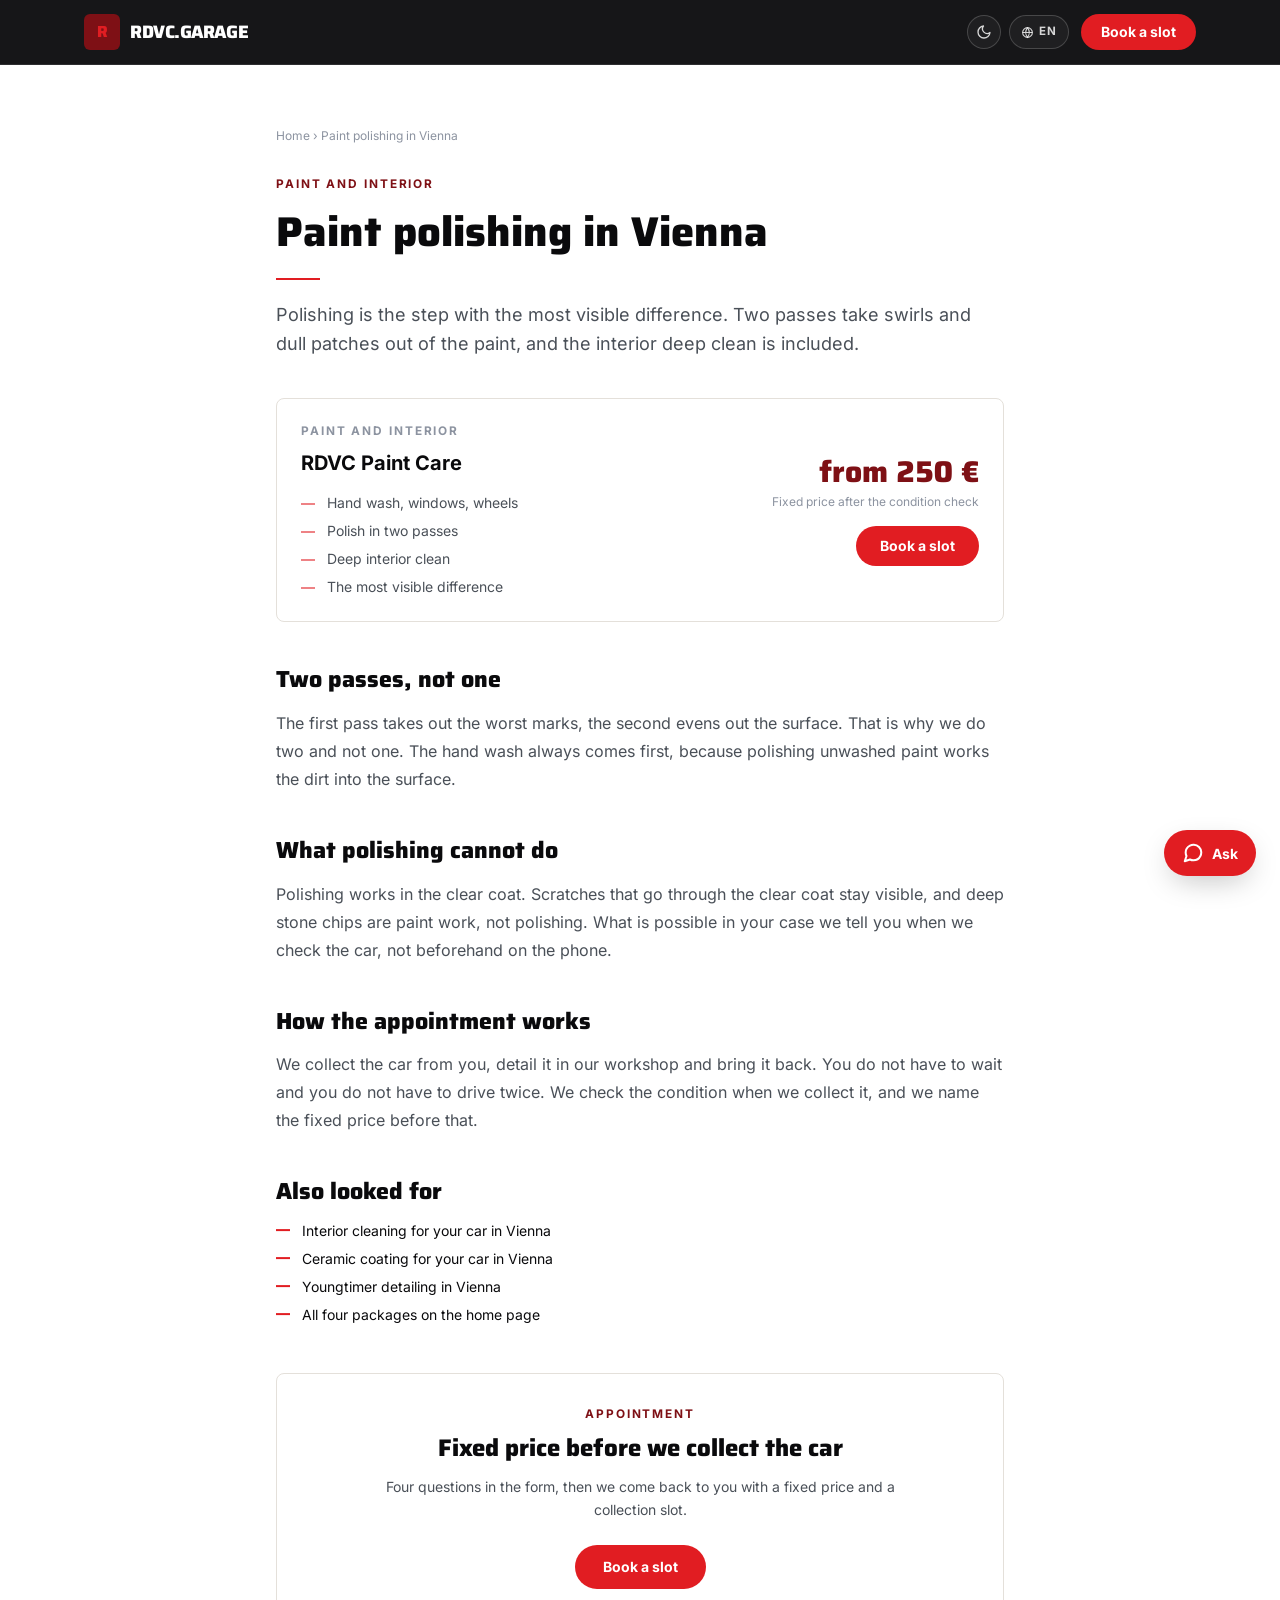
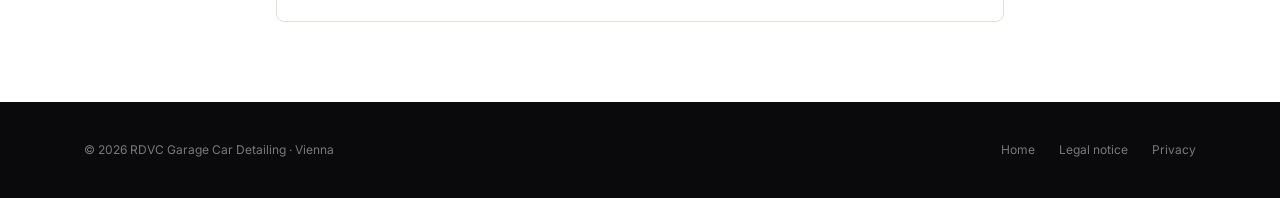
==== autopolitur-wien.html @ a932d1b4 "Vier Leistungsseiten fuer die Suche Die Startseite kann nur auf "Autoaufbereitung Wien" ranken. Inne" ====
<!DOCTYPE html>
<html lang="de">
<head>
  <meta charset="UTF-8">
  <meta name="viewport" content="width=device-width, initial-scale=1.0">
  <!-- Erzeugt von scripts/baue-leistungsseiten.py — nicht von Hand aendern.
       Inhalt aendern heisst: SEITEN im Skript aendern und neu laufen lassen. -->
  <title>Autopolitur Wien — Lackaufbereitung in zwei Durchgängen | RDVC Garage</title>
  <meta name="description" content="Autopolitur in Wien: Politur in zwei Durchgängen gegen Swirls und matte Stellen, Innenreinigung inklusive. Wir holen das Fahrzeug ab und bringen es zurück. Ab 250 €.">
  <meta name="robots" content="index, follow, max-image-preview:large, max-snippet:-1">
  <meta name="theme-color" content="#0A0A0C">
  <link rel="canonical" href="https://rdvcgarage.at/autopolitur-wien.html">
  <meta property="og:type" content="website">
  <meta property="og:url" content="https://rdvcgarage.at/autopolitur-wien.html">
  <meta property="og:site_name" content="RDVC Garage">
  <meta property="og:locale" content="de_AT">
  <meta property="og:title" content="Autopolitur Wien — Lackaufbereitung in zwei Durchgängen | RDVC Garage">
  <meta property="og:description" content="Autopolitur in Wien: Politur in zwei Durchgängen gegen Swirls und matte Stellen, Innenreinigung inklusive. Wir holen das Fahrzeug ab und bringen es zurück. Ab 250 €.">
  <meta property="og:image" content="https://rdvcgarage.at/bilder/band-poster.jpg">
  <meta property="og:image:type" content="image/jpeg">
  <meta property="og:image:width" content="1512">
  <meta property="og:image:height" content="648">
  <meta property="og:image:alt" content="Aufbereitetes Fahrzeug bei Nacht vor der Halle von RDVC Garage in Wien">
  <meta name="twitter:card" content="summary_large_image">
  <link rel="icon" type="image/svg+xml" href="favicon.svg">
  <link rel="stylesheet" href="fonts.css">
  <script src="tailwind.js"></script>
  <link rel="stylesheet" href="site.css">
  <script src="kontakt.js"></script>
  <script src="site.js"></script>
  <script>
    tailwind.config = { theme: { extend: {
      colors: { paper:'#FFFFFF', carbon:'#0A0A0C', ink:'#0A0A0C', linen:'#F5F3F1',
                blood:'#7E1015', red:'#E11D22', steel:'#8C93A0', slate:'#4A5058', line:'#E4E0DA' },
      fontFamily: { head:['Saira','ui-sans-serif','system-ui','sans-serif'], body:['Inter','ui-sans-serif','system-ui','sans-serif'] }
    } } }
  </script>
  <style>
    /* Die Basis-Styles stehen in index.html im <style>-Block und nicht in
       site.css. Deshalb hier die wenigen, die diese Seite braucht — gleiche
       Werte, damit Hell/Dunkel aus site.css darauf greift. */
    body { font-family:'Inter',ui-sans-serif,system-ui,sans-serif; }
    .kicker { font-size:.74rem; letter-spacing:.16em; text-transform:uppercase; font-weight:700; }
    .rule { height:2px; width:44px; background:#E11D22; }
    .card { background:#fff; border:1px solid #E4E0DA; border-radius:.5rem; }
    .btn-red { background:#E11D22; color:#fff; transition:background .2s ease, transform .2s ease; }
    .btn-red:hover { background:#FF3B41; transform:translateY(-1px); }
    .btn-outline { border:1.5px solid #E4E0DA; }
    .price-num { font-family:'Saira',sans-serif; font-variant-numeric:tabular-nums; }
    .li-mark { flex:none; width:14px; height:2px; margin-top:.6rem; background:#E11D22; }
    .svc h2 { font-family:'Saira',sans-serif; font-weight:800; font-size:1.45rem; margin:2.5rem 0 .75rem; }
    .svc p { line-height:1.75; color:var(--tx-mid); margin-bottom:.75rem; }
    .svc a { color:var(--acc-deep); text-decoration:underline; }
    /* Die Verweis-Liste ohne Unterstreichung: vier rot unterstrichene Zeilen
       untereinander lesen sich wie ein Rohgeruest. Stattdessen der feine
       Strich, der auf der Startseite schon die Leistungspunkte markiert. */
    .svc-quer { list-style:none; padding:0; }
    .svc-quer li { display:flex; gap:.75rem; align-items:baseline; }
    .svc-quer li::before { content:""; flex:none; width:14px; height:2px; background:#E11D22; transform:translateY(-.35em); }
    .svc-quer a { color:var(--tx); text-decoration:none; }
    .svc-quer a:hover { color:var(--acc); text-decoration:underline; }
  </style>

  <script type="application/ld+json">
  {
    "@context": "https://schema.org",
    "@graph": [
      {
        "@type": "Service",
        "@id": "https://rdvcgarage.at/autopolitur-wien.html#leistung",
        "name": "Autopolitur in Wien",
        "serviceType": "Autopolitur",
        "description": "Autopolitur in Wien: Politur in zwei Durchgängen gegen Swirls und matte Stellen, Innenreinigung inklusive. Wir holen das Fahrzeug ab und bringen es zurück. Ab 250 €.",
        "provider": { "@id": "https://rdvcgarage.at/#betrieb" },
        "areaServed": { "@type": "City", "name": "Wien", "sameAs": "https://www.wikidata.org/wiki/Q1741" },
        "url": "https://rdvcgarage.at/autopolitur-wien.html",
        "offers": {
          "@type": "Offer",
          "name": "RDVC Paint Care",
          "url": "https://rdvcgarage.at/autopolitur-wien.html",
          "priceSpecification": {
            "@type": "PriceSpecification",
            "minPrice": 250,
            "priceCurrency": "EUR",
            "valueAddedTaxIncluded": true
          }
        }
      },
      {
        "@type": "BreadcrumbList",
        "itemListElement": [
          { "@type": "ListItem", "position": 1, "name": "Startseite", "item": "https://rdvcgarage.at/" },
          { "@type": "ListItem", "position": 2, "name": "Autopolitur in Wien", "item": "https://rdvcgarage.at/autopolitur-wien.html" }
        ]
      }
    ]
  }
  </script>
</head>
<body class="bg-paper antialiased">

<header class="fixed top-0 inset-x-0 z-50 bg-carbon/95 backdrop-blur border-b border-white/10">
  <div class="max-w-6xl mx-auto px-5 h-16 flex items-center justify-between gap-4">
    <a href="index.html" class="flex items-center gap-2.5" aria-label="RDVC Garage Startseite">
      <span class="grid place-items-center h-9 w-9 rounded-md" style="background:#7E1015;color:#E11D22;font-family:Saira,sans-serif;font-weight:800">R</span>
      <span class="font-head font-extrabold tracking-tight text-lg text-white">RDVC.GARAGE</span>
    </a>
    <div class="flex items-center gap-3">
      <div class="flex items-center gap-2" data-nt>
        <button id="themeBtn" type="button" class="hdr-btn"><svg class="ico-moon" width="16" height="16" viewBox="0 0 24 24" fill="none" stroke="currentColor" stroke-width="2" stroke-linecap="round" stroke-linejoin="round" aria-hidden="true"><path d="M21 12.8A9 9 0 1 1 11.2 3a7 7 0 0 0 9.8 9.8Z"/></svg><svg class="ico-sun" width="16" height="16" viewBox="0 0 24 24" fill="none" stroke="currentColor" stroke-width="2" stroke-linecap="round" stroke-linejoin="round" aria-hidden="true"><circle cx="12" cy="12" r="4"/><path d="M12 2v2M12 20v2M4.9 4.9l1.4 1.4M17.7 17.7l1.4 1.4M2 12h2M20 12h2M4.9 19.1l1.4-1.4M17.7 6.3l1.4-1.4"/></svg></button>
        <button id="langBtn" type="button" class="hdr-btn"><svg width="13" height="13" viewBox="0 0 24 24" fill="none" stroke="currentColor" stroke-width="2" aria-hidden="true"><circle cx="12" cy="12" r="9"/><path d="M3 12h18M12 3a15 15 0 0 1 0 18 15 15 0 0 1 0-18"/></svg><span class="lang-code">DE</span></button>
      </div>
      <a href="index.html#buchen" class="btn-red hidden sm:block rounded-full px-5 py-2 text-sm font-bold">Termin anfragen</a>
    </div>
  </div>
</header>

<main class="pt-28 md:pt-32 pb-20">
  <div class="max-w-3xl mx-auto px-5">

    <nav aria-label="Breadcrumb" class="text-xs text-steel">
      <a href="index.html" class="hover:text-ink">Startseite</a>
      <span aria-hidden="true"> › </span>
      <span>Autopolitur in Wien</span>
    </nav>

    <p class="kicker text-blood mt-8">Lack und Innen</p>
    <h1 class="mt-3 font-head font-extrabold text-3xl md:text-[2.6rem] leading-tight">Autopolitur in Wien</h1>
    <div class="rule mt-5"></div>
    <p class="mt-5 text-lg text-slate leading-relaxed">Politur ist der Schritt mit dem sichtbarsten Unterschied. Zwei Durchgänge holen Swirls und matte Stellen aus dem Lack, die Intensivreinigung innen ist dabei.</p>

    <div class="card p-6 mt-10 flex flex-col sm:flex-row sm:items-center gap-6">
      <div class="flex-1">
        <p class="kicker text-steel">Lack und Innen</p>
        <h2 class="mt-2 text-xl font-extrabold" style="margin:.5rem 0 0">RDVC Paint Care</h2>
        <ul class="mt-4 space-y-2 text-sm text-slate">
          <li class="flex gap-3"><span class="li-mark"></span>Handwäsche, Fenster, Felgen</li>
          <li class="flex gap-3"><span class="li-mark"></span>Politur in zwei Durchgängen</li>
          <li class="flex gap-3"><span class="li-mark"></span>Intensivreinigung innen</li>
          <li class="flex gap-3"><span class="li-mark"></span>Der sichtbarste Unterschied</li>
        </ul>
      </div>
      <div class="sm:text-right shrink-0">
        <p class="price-num text-3xl font-extrabold text-blood">ab 250 €</p>
        <p class="mt-1 text-xs text-steel">Fixpreis nach dem Zustandscheck</p>
        <a href="index.html#buchen" class="btn-red mt-4 inline-block rounded-full px-6 py-2.5 text-sm font-bold">Termin anfragen</a>
      </div>
    </div>

    <div class="svc">
      <h2>Zwei Durchgänge, nicht einer</h2>
      <p>Ein Durchgang nimmt die gröbsten Spuren, der zweite arbeitet die Fläche gleichmäßig aus. Deshalb sind es bei uns zwei und nicht einer. Vorher steht immer die Handwäsche, weil Politur auf ungewaschenem Lack Schmutz in die Fläche einarbeitet.</p>
      <h2>Was Politur nicht kann</h2>
      <p>Politur arbeitet im Klarlack. Kratzer, die durch den Klarlack durchgehen, bleiben sichtbar, und tiefe Steinschläge sind Lackarbeit, keine Politur. Was in Ihrem Fall geht, sagen wir beim Zustandscheck und nicht vorher am Telefon.</p>

      <h2>So läuft der Termin</h2>
      <p>
        Wir holen das Fahrzeug bei Ihnen ab, bereiten es in unserer Halle auf und
        bringen es zurück. Sie müssen nicht warten und nicht zweimal fahren.
        Den Zustandscheck machen wir bei der Abholung, den Fixpreis nennen wir
        davor.
      </p>

      <h2>Auch gesucht</h2>
      <!-- Als Liste und nicht als Satz: bei Links mitten im Satz zerfaellt der
           Text in Bruchstuecke wie ". Den Ueberblick ueber alle vier Pakete
           gibt die", und jedes Bruchstueck braeuchte einen eigenen Eintrag im
           EN-Woerterbuch. pruefe-umschalter.mjs hat genau das gemeldet. In der
           Liste ist jeder Textknoten ein vollstaendiger Linktext. -->
      <ul class="svc-quer mt-3 space-y-2 text-sm">
        <li><a href="innenreinigung-auto-wien.html">Innenreinigung für Ihr Auto in Wien</a></li>
        <li><a href="keramikversiegelung-wien.html">Keramikversiegelung für Ihr Auto in Wien</a></li>
        <li><a href="youngtimer-aufbereitung-wien.html">Youngtimer-Aufbereitung in Wien</a></li>
        <li><a href="index.html#pakete">Alle vier Pakete auf der Startseite</a></li>
      </ul>
    </div>

    <div class="card p-6 md:p-8 mt-12 text-center">
      <p class="kicker text-blood">Termin</p>
      <h2 class="mt-2 font-head font-extrabold text-2xl">Fixpreis vor der Abholung</h2>
      <p class="mt-3 text-sm text-slate max-w-lg mx-auto leading-relaxed">
        Vier Fragen im Formular, danach melden wir uns mit einem Fixpreis und
        einem Abholtermin zurück.
      </p>
      <a href="index.html#buchen" class="btn-red mt-6 inline-block rounded-full px-7 py-3 text-sm font-bold">Termin anfragen</a>
    </div>

  </div>
</main>

<footer class="bg-ink text-white py-10">
  <div class="max-w-6xl mx-auto px-5 flex flex-col md:flex-row items-center justify-between gap-4 text-xs text-white/45">
    <p>© 2026 RDVC Garage Autoaufbereitung · Wien</p>
    <div class="flex gap-6">
      <a href="index.html" class="hover:text-white">Startseite</a>
      <a href="impressum.html" class="hover:text-white">Impressum</a>
      <a href="datenschutz.html" class="hover:text-white">Datenschutz</a>
    </div>
  </div>
</footer>
<script src="bot.js"></script>

</body>
</html>
---- fonts.css ----
/* RDVC Garage — Self-hosted Fonts (DSGVO: keine Google-CDN-Calls) */

@font-face {
  font-family: 'Saira';
  font-style: normal;
  font-weight: 600;
  font-display: swap;
  src: url('fonts/saira-600-normal-latin-ext.woff2') format('woff2');
  unicode-range: U+0100-02BA, U+02BD-02C5, U+02C7-02CC, U+02CE-02D7, U+02DD-02FF, U+0304, U+0308, U+0329, U+1D00-1DBF, U+1E00-1E9F, U+1EF2-1EFF, U+2020, U+20A0-20AB, U+20AD-20C0, U+2113, U+2C60-2C7F, U+A720-A7FF;
}
@font-face {
  font-family: 'Saira';
  font-style: normal;
  font-weight: 600;
  font-display: swap;
  src: url('fonts/saira-600-normal-latin.woff2') format('woff2');
  unicode-range: U+0000-00FF, U+0131, U+0152-0153, U+02BB-02BC, U+02C6, U+02DA, U+02DC, U+0304, U+0308, U+0329, U+2000-206F, U+20AC, U+2122, U+2191, U+2193, U+2212, U+2215, U+FEFF, U+FFFD;
}
@font-face {
  font-family: 'Saira';
  font-style: normal;
  font-weight: 700;
  font-display: swap;
  src: url('fonts/saira-700-normal-latin-ext.woff2') format('woff2');
  unicode-range: U+0100-02BA, U+02BD-02C5, U+02C7-02CC, U+02CE-02D7, U+02DD-02FF, U+0304, U+0308, U+0329, U+1D00-1DBF, U+1E00-1E9F, U+1EF2-1EFF, U+2020, U+20A0-20AB, U+20AD-20C0, U+2113, U+2C60-2C7F, U+A720-A7FF;
}
@font-face {
  font-family: 'Saira';
  font-style: normal;
  font-weight: 700;
  font-display: swap;
  src: url('fonts/saira-700-normal-latin.woff2') format('woff2');
  unicode-range: U+0000-00FF, U+0131, U+0152-0153, U+02BB-02BC, U+02C6, U+02DA, U+02DC, U+0304, U+0308, U+0329, U+2000-206F, U+20AC, U+2122, U+2191, U+2193, U+2212, U+2215, U+FEFF, U+FFFD;
}
@font-face {
  font-family: 'Saira';
  font-style: normal;
  font-weight: 800;
  font-display: swap;
  src: url('fonts/saira-800-normal-latin-ext.woff2') format('woff2');
  unicode-range: U+0100-02BA, U+02BD-02C5, U+02C7-02CC, U+02CE-02D7, U+02DD-02FF, U+0304, U+0308, U+0329, U+1D00-1DBF, U+1E00-1E9F, U+1EF2-1EFF, U+2020, U+20A0-20AB, U+20AD-20C0, U+2113, U+2C60-2C7F, U+A720-A7FF;
}
@font-face {
  font-family: 'Saira';
  font-style: normal;
  font-weight: 800;
  font-display: swap;
  src: url('fonts/saira-800-normal-latin.woff2') format('woff2');
  unicode-range: U+0000-00FF, U+0131, U+0152-0153, U+02BB-02BC, U+02C6, U+02DA, U+02DC, U+0304, U+0308, U+0329, U+2000-206F, U+20AC, U+2122, U+2191, U+2193, U+2212, U+2215, U+FEFF, U+FFFD;
}
@font-face {
  font-family: 'Inter';
  font-style: normal;
  font-weight: 400;
  font-display: swap;
  src: url('fonts/inter-400-normal-latin-ext.woff2') format('woff2');
  unicode-range: U+0100-02BA, U+02BD-02C5, U+02C7-02CC, U+02CE-02D7, U+02DD-02FF, U+0304, U+0308, U+0329, U+1D00-1DBF, U+1E00-1E9F, U+1EF2-1EFF, U+2020, U+20A0-20AB, U+20AD-20C0, U+2113, U+2C60-2C7F, U+A720-A7FF;
}
@font-face {
  font-family: 'Inter';
  font-style: normal;
  font-weight: 400;
  font-display: swap;
  src: url('fonts/inter-400-normal-latin.woff2') format('woff2');
  unicode-range: U+0000-00FF, U+0131, U+0152-0153, U+02BB-02BC, U+02C6, U+02DA, U+02DC, U+0304, U+0308, U+0329, U+2000-206F, U+20AC, U+2122, U+2191, U+2193, U+2212, U+2215, U+FEFF, U+FFFD;
}
@font-face {
  font-family: 'Inter';
  font-style: normal;
  font-weight: 500;
  font-display: swap;
  src: url('fonts/inter-500-normal-latin-ext.woff2') format('woff2');
  unicode-range: U+0100-02BA, U+02BD-02C5, U+02C7-02CC, U+02CE-02D7, U+02DD-02FF, U+0304, U+0308, U+0329, U+1D00-1DBF, U+1E00-1E9F, U+1EF2-1EFF, U+2020, U+20A0-20AB, U+20AD-20C0, U+2113, U+2C60-2C7F, U+A720-A7FF;
}
@font-face {
  font-family: 'Inter';
  font-style: normal;
  font-weight: 500;
  font-display: swap;
  src: url('fonts/inter-500-normal-latin.woff2') format('woff2');
  unicode-range: U+0000-00FF, U+0131, U+0152-0153, U+02BB-02BC, U+02C6, U+02DA, U+02DC, U+0304, U+0308, U+0329, U+2000-206F, U+20AC, U+2122, U+2191, U+2193, U+2212, U+2215, U+FEFF, U+FFFD;
}
@font-face {
  font-family: 'Inter';
  font-style: normal;
  font-weight: 600;
  font-display: swap;
  src: url('fonts/inter-600-normal-latin-ext.woff2') format('woff2');
  unicode-range: U+0100-02BA, U+02BD-02C5, U+02C7-02CC, U+02CE-02D7, U+02DD-02FF, U+0304, U+0308, U+0329, U+1D00-1DBF, U+1E00-1E9F, U+1EF2-1EFF, U+2020, U+20A0-20AB, U+20AD-20C0, U+2113, U+2C60-2C7F, U+A720-A7FF;
}
@font-face {
  font-family: 'Inter';
  font-style: normal;
  font-weight: 600;
  font-display: swap;
  src: url('fonts/inter-600-normal-latin.woff2') format('woff2');
  unicode-range: U+0000-00FF, U+0131, U+0152-0153, U+02BB-02BC, U+02C6, U+02DA, U+02DC, U+0304, U+0308, U+0329, U+2000-206F, U+20AC, U+2122, U+2191, U+2193, U+2212, U+2215, U+FEFF, U+FFFD;
}
@font-face {
  font-family: 'Inter';
  font-style: normal;
  font-weight: 700;
  font-display: swap;
  src: url('fonts/inter-700-normal-latin-ext.woff2') format('woff2');
  unicode-range: U+0100-02BA, U+02BD-02C5, U+02C7-02CC, U+02CE-02D7, U+02DD-02FF, U+0304, U+0308, U+0329, U+1D00-1DBF, U+1E00-1E9F, U+1EF2-1EFF, U+2020, U+20A0-20AB, U+20AD-20C0, U+2113, U+2C60-2C7F, U+A720-A7FF;
}
@font-face {
  font-family: 'Inter';
  font-style: normal;
  font-weight: 700;
  font-display: swap;
  src: url('fonts/inter-700-normal-latin.woff2') format('woff2');
  unicode-range: U+0000-00FF, U+0131, U+0152-0153, U+02BB-02BC, U+02C6, U+02DA, U+02DC, U+0304, U+0308, U+0329, U+2000-206F, U+20AC, U+2122, U+2191, U+2193, U+2212, U+2215, U+FEFF, U+FFFD;
}
---- site.css ----
/* ═══════════════════════════════════════════════════════════════════════════
   site.css — Farbwelt fuer Hell und Dunkel, plus die beiden Umschalter.

   Prinzip: jede Farbe, die sich zwischen den Modi aendert, steht als Variable
   auf :root. Der dunkle Modus setzt nur diese Variablen neu, die Regeln
   darunter bleiben unveraendert. Wer eine Farbe aendern will, aendert sie an
   genau einer Stelle.

   Das !important ist Absicht: Tailwind haengt sein Stylesheet zur Laufzeit
   hinter dieses hier, sonst gewaenne bei gleicher Spezifitaet Tailwind.
   ═══════════════════════════════════════════════════════════════════════════ */

:root {
  --pg:       #FFFFFF;   /* Seitengrund                        */
  --pg2:      #F5F3F1;   /* abgesetzte Baender (Leinen)        */
  --card:     #FFFFFF;   /* Karten                             */
  --tx:       #0A0A0C;   /* Fliesstext, Ueberschriften         */
  --tx-mid:   #4A5058;   /* zweite Ebene                       */
  --tx-soft:  #8C93A0;   /* dritte Ebene, Beschriftungen       */
  --brd:      #E4E0DA;   /* Linien und Rahmen                  */
  --acc:      #E11D22;   /* Signalrot, in beiden Modi gleich   */
  --acc-deep: #7E1015;   /* dunkles Rot auf hellem Grund       */
  --sel:      #FDF1F1;   /* gewaehlte Formularkachel           */
  --tbd-bg:   #FBF3E2;   /* Platzhalter-Markierung             */
  --tbd-tx:   #7A5E1E;
  --shadow:   rgba(10,10,12,.28);
}

html.dark {
  --pg:       #08080A;
  --pg2:      #0E0F12;
  --card:     #141418;
  --tx:       #F2F3F5;
  --tx-mid:   #A7ADB8;
  --tx-soft:  #7C838E;
  --brd:      rgba(255,255,255,.11);
  --acc:      #E11D22;
  --acc-deep: #FF4A50;   /* #7E1015 waere auf Schwarz unlesbar */
  --sel:      rgba(225,29,34,.13);
  --tbd-bg:   rgba(225,29,34,.10);
  --tbd-tx:   #E2B879;
  --shadow:   rgba(0,0,0,.6);
}

/* ── Grundflaechen ───────────────────────────────────────────────────────── */
body                { background-color: var(--pg) !important; color: var(--tx) !important; }
.bg-paper           { background-color: var(--pg)  !important; }
.bg-linen           { background-color: var(--pg2) !important; }

/* ── Schrift-Ebenen ──────────────────────────────────────────────────────── */
.text-slate         { color: var(--tx-mid)   !important; }
.text-steel         { color: var(--tx-soft)  !important; }
.text-blood         { color: var(--acc-deep) !important; }
.text-ink,
.hover\:text-ink:hover { color: var(--tx) !important; }

/* ── Linien ──────────────────────────────────────────────────────────────── */
.border-line        { border-color: var(--brd) !important; }
.focus\:border-blood:focus { border-color: var(--acc-deep) !important; }

/* ── Bauteile ────────────────────────────────────────────────────────────── */
.card               { background: var(--card) !important; border-color: var(--brd) !important; }
.card-hover:hover   { box-shadow: 0 22px 44px -20px var(--shadow) !important; }
.card-featured      { border-color: var(--acc-deep) !important;
                      box-shadow: 0 0 0 1px var(--acc-deep) inset !important; }
.btn-outline        { border: 1.5px solid var(--brd) !important; }
.btn-outline:hover  { border-color: var(--acc) !important; }
.opt-btn            { border-color: var(--brd) !important; }
.opt-btn:hover      { border-color: var(--acc) !important; }
.opt-btn.selected   { border-color: var(--acc-deep) !important; background: var(--sel) !important;
                      box-shadow: 0 0 0 1px var(--acc-deep) inset !important; }
.step-dot           { background: var(--brd) !important; }
.step-dot.active    { background: var(--acc-deep) !important; }
.tbd                { background: var(--tbd-bg) !important; color: var(--tbd-tx) !important;
                      border-color: var(--acc) !important; }

/* Eingabefelder erben den Seitengrund, nicht das Weiss des Browsers. */
input, textarea, select { background-color: transparent; color: var(--tx); }
input::placeholder, textarea::placeholder { color: var(--tx-soft); }
input[type="date"]  { color-scheme: light; }
html.dark input[type="date"] { color-scheme: dark; }

/* Rechtsseiten */
.legal p, .legal li { color: var(--tx-mid) !important; }
.legal a            { color: var(--acc-deep) !important; }
.legal h1, .legal h2 { color: var(--tx) !important; }
.placeholder-flag   { background: var(--tbd-bg) !important; color: var(--tbd-tx) !important;
                      border-color: var(--acc) !important; }

/* Im dunklen Modus verliert die weisse Karte ihren Rahmen — die Flaeche
   allein traegt die Abgrenzung nicht, deshalb bleibt die Linie sichtbar. */
html.dark .card,
html.dark .dark-card { border-color: rgba(255,255,255,.10) !important; }

/* ── Die beiden Umschalter in der Kopfleiste ─────────────────────────────────
   Die Kopfleiste ist in beiden Modi dunkel, deshalb sind die Knoepfe fest
   hell gezeichnet statt ueber Variablen. */
.hdr-btn {
  display: inline-grid; place-items: center;
  height: 34px; border-radius: 9999px;
  border: 1px solid rgba(255,255,255,.18);
  color: rgba(255,255,255,.82);
  background: rgba(255,255,255,.04);
  transition: border-color .18s ease, color .18s ease, background .18s ease;
  cursor: pointer; flex: none;
}
.hdr-btn:hover { border-color: var(--acc); color: #fff; background: rgba(225,29,34,.12); }
.hdr-btn:focus-visible { outline: 2px solid var(--acc); outline-offset: 2px; }
#themeBtn { width: 34px; }
#langBtn  { gap: 5px; padding: 0 11px; grid-auto-flow: column;
            font-size: .72rem; font-weight: 800; letter-spacing: .08em; }

/* Sonne im dunklen Modus, Mond im hellen — der Knopf zeigt das Ziel, nicht
   den Zustand. Genau ein Symbol ist jeweils sichtbar. */
#themeBtn .ico-sun  { display: none; }
html.dark #themeBtn .ico-sun  { display: block; }
html.dark #themeBtn .ico-moon { display: none; }

/* Der Hinweis auf die verbindliche deutsche Fassung erscheint nur auf Englisch. */
[data-only-en] { display: none; }
html[lang="en"] [data-only-en] { display: block; }

/* ═══════════════════════════════════════════════════════════════════════════
   Editorial-Umbau — Rot wird wieder zum Signal

   Vorher war Rot Dekoration: Aufzaehlungspunkte, Schrittnummern, ein Glow um
   die Ueberschrift, ein runder Sticker. Wenn alles leuchtet, leuchtet nichts.
   Ab hier steht Rot nur noch auf Handlungsknoepfen und Preisen. Was vorher
   ueber Farbe auffiel, faellt jetzt ueber Groesse, Kontur und Weissraum auf.
   ═══════════════════════════════════════════════════════════════════════════ */

/* Aufzaehlungen: ein feiner Strich statt eines roten Punktes. */
.li-mark {
  flex: none; width: 14px; height: 1px; margin-top: .62rem;
  background: var(--tx-soft); opacity: .55;
}

/* Ablauf-Ziffern als Kontur. Gross genug, um zu gliedern; leise genug,
   um nicht mit dem Preis um Aufmerksamkeit zu streiten. */
.step-num {
  font-family: 'Saira', ui-sans-serif, system-ui, sans-serif;
  font-size: 3.5rem; line-height: 1; font-weight: 800;
  font-variant-numeric: tabular-nums;
  color: transparent;
  -webkit-text-stroke: 1.25px var(--tx-soft);
  opacity: .65;
}

/* Aus dem runden Sticker wird ein Banner an der Kartenkante. */
.card-flag {
  position: absolute; top: -1px; left: -1px; right: -1px;
  padding: .5rem 0; text-align: center;
  font-size: .66rem; font-weight: 800; letter-spacing: .16em; text-transform: uppercase;
  color: #fff; background: var(--acc-deep);
  border-radius: .5rem .5rem 0 0;
}

/* ═══════════════════════════════════════════════════════════════════════════
   Hero und Bildstrecken

   Das Rohmaterial ist hochkant (1080x1920, TikTok). Ein vollflaechiger
   16:9-Hero muesste daraus einen schmalen Streifen schneiden und auf
   Desktopbreite ziehen — sichtbar weich. Deshalb behaelt das Video sein
   Format und teilt sich die Buehne mit der Schrift:

     bis 1023 px  Video fuellt den Bildschirm, Schrift liegt darueber (9:16
                  ist am Handy ohnehin das richtige Format)
     ab 1024 px   Video rueckt in die rechte Haelfte, Schrift in die linke

   Bewusst EIN <video>-Element, nicht zwei mit hidden/block: beide wuerden
   geladen, und der Hero ist die teuerste Stelle der Seite.
   ═══════════════════════════════════════════════════════════════════════════ */

.hero-medium { position: absolute; inset: 0; z-index: 0; overflow: hidden; }
.hero-medium video,
.hero-medium img { width: 100%; height: 100%; object-fit: cover; object-position: center 42%; }
.hero-medium .hero-licht,
.hero-medium .hero-vignette { z-index: 1; }

@media (min-width: 1024px) {
  .hero-medium { left: auto; right: 0; width: 53%; }
  /* Weiche Kante nach links: das Bild laeuft in die Flaeche aus, statt an
     einer harten Senkrechten abzureissen. */
  .hero-medium::after {
    content: ''; position: absolute; inset: 0; z-index: 2;
    background: linear-gradient(90deg, #08080A 0%, rgba(8,8,10,.62) 20%, transparent 58%);
  }
}

/* Bewegung nur, wenn der Besucher sie will. Sonst bleibt das Standbild. */
@media (prefers-reduced-motion: reduce) {
  .hero-medium video, .band-video { display: none; }
  .hero-medium .ruhebild, .band-ruhebild { display: block !important; }
}

/* ── Vollbild-Band ───────────────────────────────────────────────────────── */
.band-schleier {
  background:
    linear-gradient(180deg, rgba(8,8,10,.75) 0%, rgba(8,8,10,.25) 38%, rgba(8,8,10,.88) 100%);
}

/* ── Bildrahmen ──────────────────────────────────────────────────────────────
   Alle Fotos sitzen scharfkantig im Raster. Die Karten daneben sind leicht
   gerundet — der Gegensatz ist gewollt und macht die Bilder zum Ereignis. */
.foto { display: block; overflow: hidden; background: var(--pg2); position: relative; }
.foto img { display: block; width: 100%; height: 100%; object-fit: cover; }
.foto-zoom img { transition: transform .7s cubic-bezier(.22,1,.36,1); }
.foto-zoom:hover img { transform: scale(1.045); }

/* Bildunterschrift, die im Bild sitzt statt darunter. */
.foto-text {
  position: absolute; left: 0; right: 0; bottom: 0; padding: 1.5rem 1rem .9rem;
  font-size: .72rem; font-weight: 700; letter-spacing: .1em; text-transform: uppercase;
  color: rgba(255,255,255,.92);
  background: linear-gradient(180deg, transparent, rgba(8,8,10,.82));
}

/* Am Desktop trägt die weiche Kante nach links bereits den Textkontrast.
   Licht und Vignette dürfen dort deutlich leiser sein, sonst säuft genau
   das ab, wofür das Video da ist: das Auto. */
@media (min-width: 1024px) {
  .hero-medium .hero-licht    { opacity: .42; }
  .hero-medium .hero-vignette { opacity: .45; }
}

/* Überschriften umbrechen ausgewogen statt mit einem einzelnen Wort in der
   letzten Zeile („so." allein). Absätze vermeiden Schusterjungen. */
h1, h2, h3 { text-wrap: balance; }
p, li      { text-wrap: pretty; }

/* Am Handy liegt die Schrift direkt auf dem Video — dort muss der Schleier
   deutlich kräftiger sein als am Desktop, wo die weiche Kante nach links den
   Kontrast schon trägt. Die helle Hauswand im Clip verschluckt sonst den
   Fließtext. */
@media (max-width: 1023px) {
  .hero-medium .hero-licht {
    background:
      radial-gradient(75% 55% at 50% 118%, rgba(126,16,21,.24), transparent 72%),
      linear-gradient(180deg, rgba(8,8,10,.82) 0%, rgba(8,8,10,.70) 45%, rgba(8,8,10,.96) 100%);
  }
}

/* ══════════ Fragenhelfer ══════════
   Sitzt unten rechts. Am Handy ueber der Sticky-Leiste, sonst verdeckt
   die Leiste den Knopf — deshalb die zwei verschiedenen bottom-Werte.
   Alle Farben ueber die Variablen, damit Hell und Dunkel ohne zweiten
   Regelsatz funktionieren. */
.bot-knopf {
  position: fixed; right: 16px; bottom: 84px; z-index: 45;
  display: inline-flex; align-items: center; gap: 8px;
  padding: 12px 18px; border: none; border-radius: 999px;
  background: var(--acc) !important; color: #fff !important;
  font-family: Inter, ui-sans-serif, system-ui, sans-serif;
  font-size: 14px; font-weight: 700; cursor: pointer;
  box-shadow: 0 10px 30px -8px var(--shadow);
  transition: transform .18s cubic-bezier(.22,1,.36,1), box-shadow .18s;
}
.bot-knopf:hover  { transform: translateY(-2px); box-shadow: 0 14px 34px -8px var(--shadow); }
.bot-knopf:focus-visible { outline: 3px solid var(--acc); outline-offset: 3px; }
.bot-knopf-aktiv  { transform: scale(.94); }
@media (min-width: 768px) { .bot-knopf { right: 24px; bottom: 24px; } }

.bot-panel {
  position: fixed; right: 16px; bottom: 84px; z-index: 46;
  width: calc(100vw - 32px); max-width: 380px; max-height: min(78vh, 620px);
  display: flex; flex-direction: column; overflow: hidden;
  background: var(--card) !important; color: var(--tx) !important;
  border: 1px solid var(--brd) !important; border-radius: 18px;
  box-shadow: 0 26px 60px -18px var(--shadow);
  animation: botAuf .22s cubic-bezier(.22,1,.36,1) both;
}
@media (min-width: 768px) { .bot-panel { right: 24px; bottom: 88px; } }
@keyframes botAuf { from { opacity: 0; transform: translateY(12px) scale(.98); } }
@media (prefers-reduced-motion: reduce) { .bot-panel, .bot-knopf { animation: none; transition: none; } }

.bot-kopf {
  display: flex; align-items: flex-start; justify-content: space-between; gap: 12px;
  padding: 16px 16px 14px; border-bottom: 1px solid var(--brd) !important;
}
.bot-titel { font-family: Saira, ui-sans-serif, system-ui, sans-serif; font-weight: 800; font-size: 16px; color: var(--tx) !important; }
.bot-unter { margin-top: 2px; font-size: 12px; color: var(--tx-soft) !important; }
.bot-zu { border: none; background: none; color: var(--tx-soft) !important; cursor: pointer; padding: 4px; border-radius: 8px; }
.bot-zu:hover { color: var(--tx) !important; }

.bot-verlauf { flex: 1; overflow-y: auto; padding: 16px; display: flex; flex-direction: column; gap: 10px; }
.bot-blase {
  max-width: 88%; padding: 11px 14px; border-radius: 14px;
  font-size: 14px; line-height: 1.55; white-space: normal;
}
.bot-bot { align-self: flex-start; background: var(--pg2) !important; color: var(--tx) !important; border-bottom-left-radius: 5px; }
.bot-ich { align-self: flex-end;   background: var(--acc) !important; color: #fff !important;      border-bottom-right-radius: 5px; }

.bot-chips { display: flex; flex-wrap: wrap; gap: 7px; padding: 0 16px 12px; }
.bot-chip {
  padding: 7px 12px; border-radius: 999px; cursor: pointer;
  border: 1px solid var(--brd) !important; background: transparent !important;
  color: var(--tx-mid) !important; font-size: 12.5px; font-weight: 600;
  font-family: Inter, ui-sans-serif, system-ui, sans-serif;
  transition: border-color .15s, color .15s;
}
.bot-chip:hover { border-color: var(--acc) !important; color: var(--acc-deep) !important; }

.bot-eingabe { display: flex; gap: 8px; padding: 0 16px 12px; }
.bot-eingabe input {
  flex: 1; min-width: 0; padding: 11px 14px; border-radius: 999px;
  border: 1px solid var(--brd) !important; background: var(--pg) !important;
  color: var(--tx) !important; font-size: 14px;
  font-family: Inter, ui-sans-serif, system-ui, sans-serif;
}
.bot-eingabe input:focus { outline: none; border-color: var(--acc) !important; }
.bot-eingabe button {
  padding: 11px 16px; border: none; border-radius: 999px; cursor: pointer;
  background: var(--acc) !important; color: #fff !important;
  font-size: 13.5px; font-weight: 700;
  font-family: Inter, ui-sans-serif, system-ui, sans-serif;
}

.bot-fuss { padding: 0 16px 16px; }
.bot-wa {
  display: block; text-align: center; padding: 11px 16px; border-radius: 999px;
  background: #25D366 !important; color: #06331A !important;
  font-size: 13.5px; font-weight: 800; text-decoration: none;
}
.bot-wa:hover { filter: brightness(1.06); }
.bot-wa-aus { background: var(--acc) !important; color: #fff !important; }
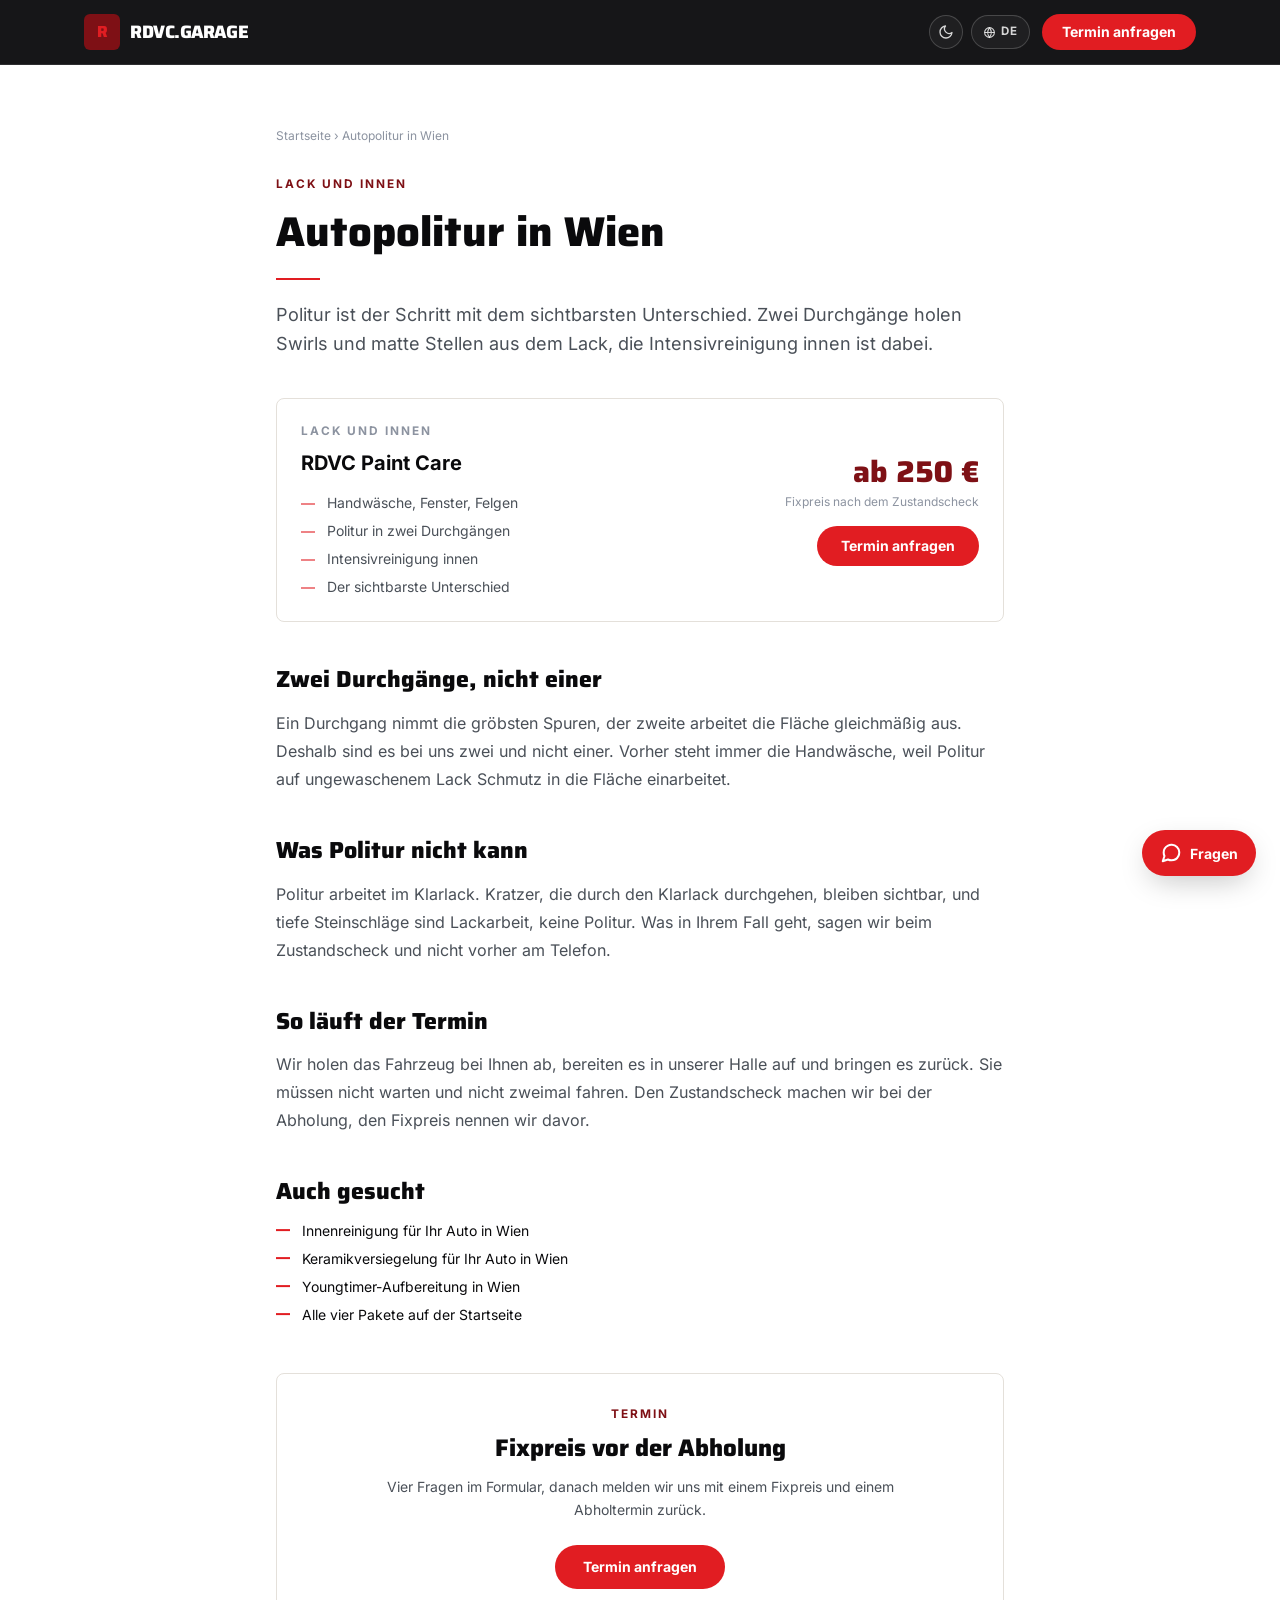
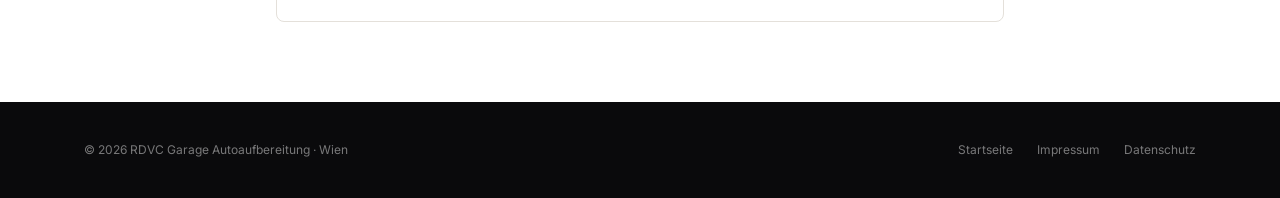
==== commit 3cc0ae04: "Nur Detailing: Verkaufsfahrzeuge raus; Logo-Icons fuer Google; Deutsch als Standardsprache - Sektion" ====
--- a/autopolitur-wien.html
+++ b/autopolitur-wien.html
@@ -23,6 +23,9 @@
   <meta property="og:image:alt" content="Aufbereitetes Fahrzeug bei Nacht vor der Halle von RDVC Garage in Wien">
   <meta name="twitter:card" content="summary_large_image">
   <link rel="icon" type="image/svg+xml" href="favicon.svg">
+  <link rel="icon" type="image/png" sizes="96x96" href="favicon-96.png">
+  <link rel="icon" type="image/png" sizes="48x48" href="favicon-48.png">
+  <link rel="apple-touch-icon" href="apple-touch-icon.png">
   <link rel="stylesheet" href="fonts.css">
   <script src="tailwind.js"></script>
   <link rel="stylesheet" href="site.css">
